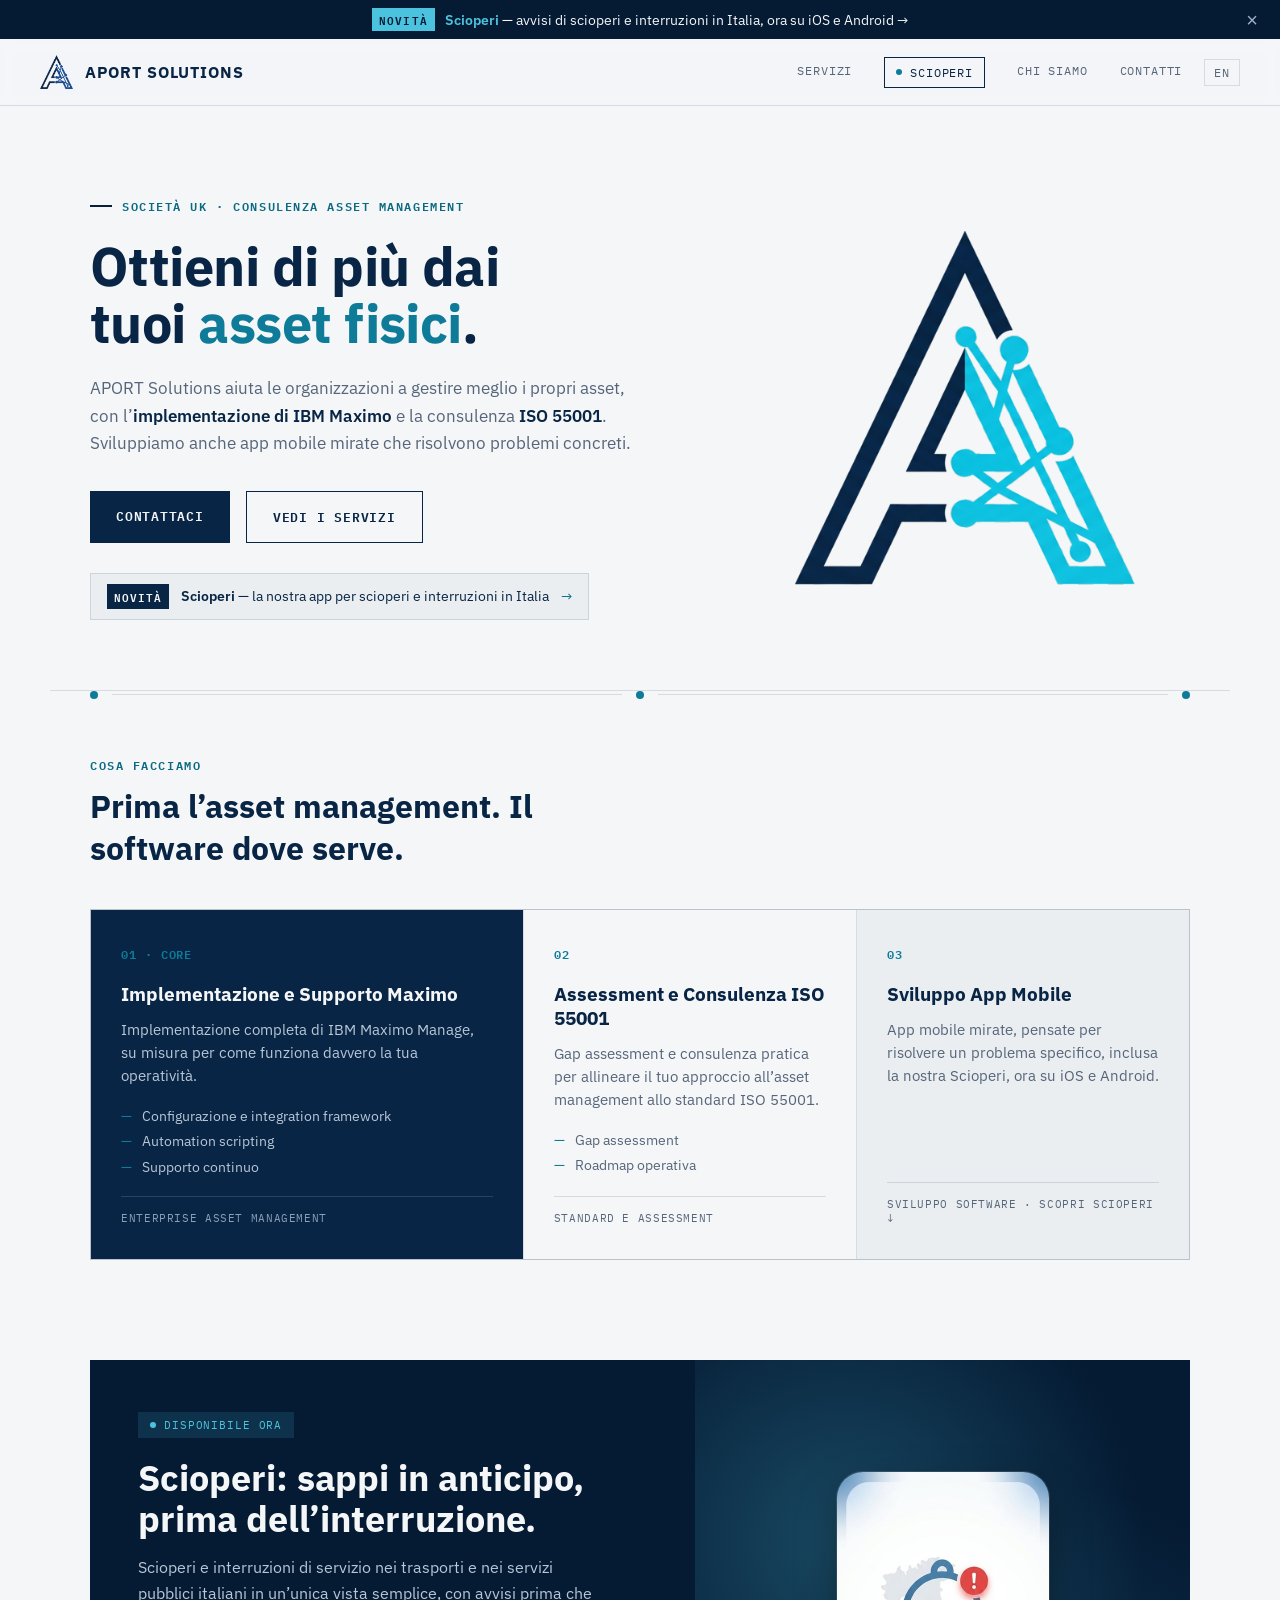
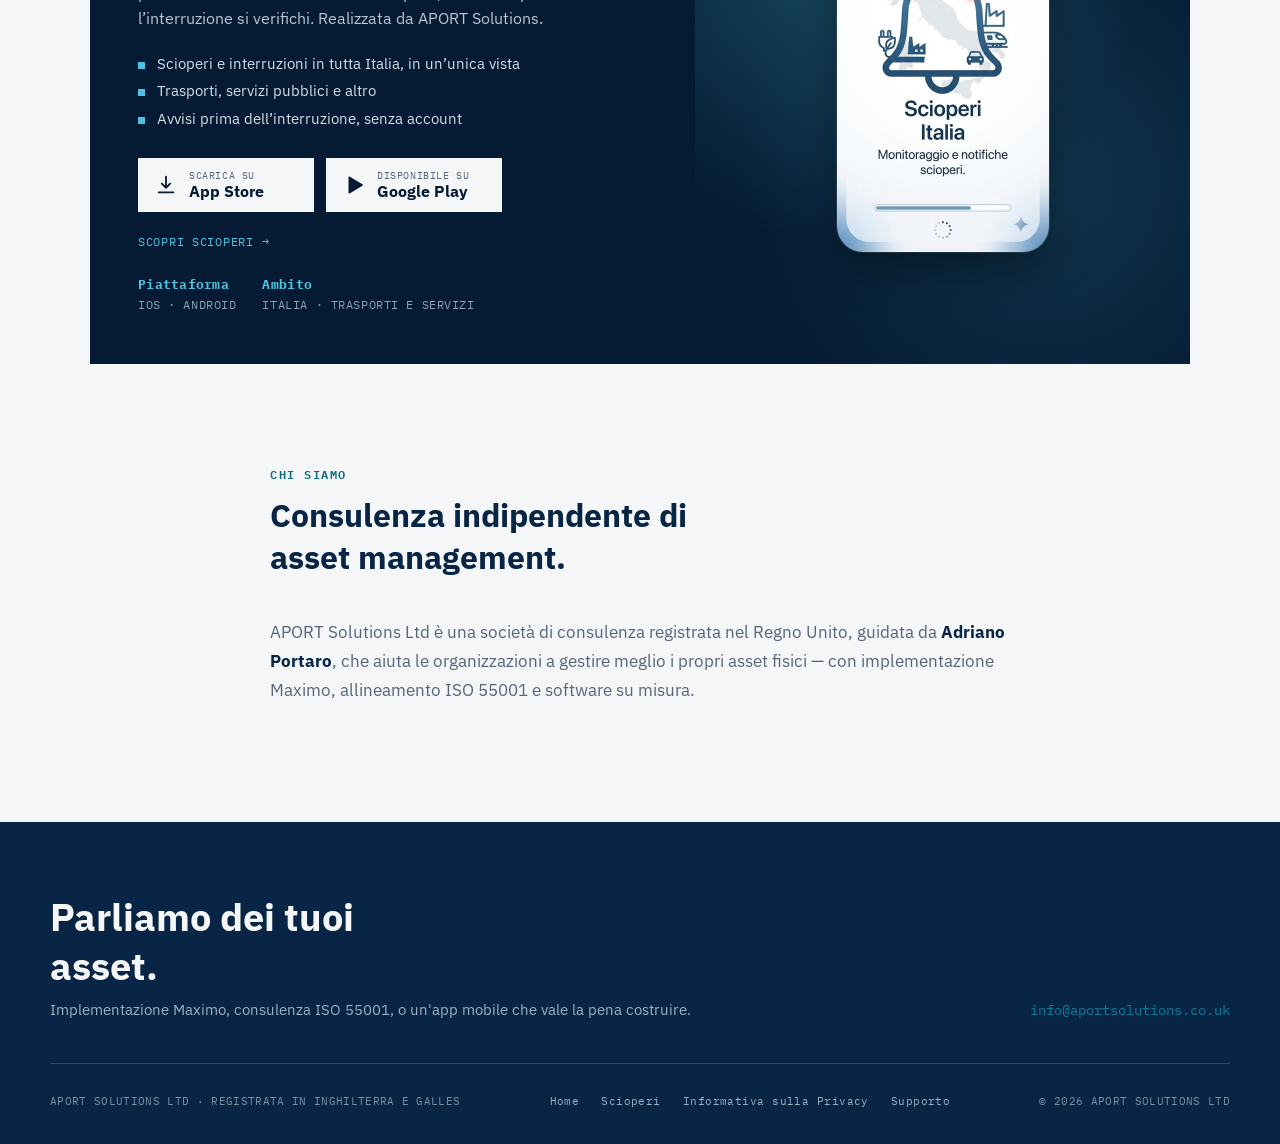
==== index-it.html @ 222d6aad "Rinnovo sito: CSS condiviso, home IT/EN, Scioperi in evidenza, menu mobile e meta SEO Co-Authored-By" ====
<!DOCTYPE html>
<html lang="it">
<head>
<meta charset="UTF-8">
<meta name="viewport" content="width=device-width, initial-scale=1.0">
<title>APORT Solutions Ltd — Consulenza Asset Management</title>
<meta name="description" content="Consulenza di asset management nel Regno Unito: implementazione IBM Maximo, valutazione ISO 55001 e app mobile, tra cui Scioperi, ora su iOS e Android.">
<meta name="theme-color" content="#082545">
<link rel="canonical" href="https://aportsolutions.co.uk/index-it.html">
<link rel="alternate" hreflang="it" href="https://aportsolutions.co.uk/index-it.html">
<link rel="alternate" hreflang="en" href="https://aportsolutions.co.uk/index.html">
<link rel="alternate" hreflang="x-default" href="https://aportsolutions.co.uk/index.html">
<meta property="og:type" content="website">
<meta property="og:site_name" content="APORT Solutions">
<meta property="og:title" content="APORT Solutions Ltd — Consulenza Asset Management">
<meta property="og:description" content="Consulenza di asset management nel Regno Unito: implementazione IBM Maximo, valutazione ISO 55001 e app mobile, tra cui Scioperi, ora su iOS e Android.">
<meta property="og:url" content="https://aportsolutions.co.uk/index-it.html">
<meta property="og:image" content="https://aportsolutions.co.uk/assets/logo-hero.png">
<meta property="og:locale" content="it_IT">
<link rel="icon" type="image/png" href="assets/favicon.png">
<link rel="apple-touch-icon" href="assets/apple-touch-icon.png">
<link rel="preconnect" href="https://fonts.googleapis.com">
<link rel="preconnect" href="https://fonts.gstatic.com" crossorigin>
<link href="https://fonts.googleapis.com/css2?family=IBM+Plex+Sans:wght@400;500;600;700&family=IBM+Plex+Mono:wght@400;500;600&display=swap" rel="stylesheet">
<link rel="stylesheet" href="styles.css">
<script src="site.js" defer></script>
</head>
<body>
<a class="skip" href="#main">Vai al contenuto</a>
<div class="announce">
  <span class="new">NOVIT&Agrave;</span><a href="#scioperi"><b>Scioperi</b> &mdash; avvisi di scioperi e interruzioni in Italia, ora su iOS e Android <span class="cta">&rarr;</span></a>
  <button type="button" aria-label="Chiudi">&times;</button>
</div>
<header class="topbar">
  <a class="brand" href="index-it.html">
    <img src="assets/logo-mark.png" width="115" height="120" alt="">
    <span class="brand-name">APORT SOLUTIONS</span>
  </a>
  <div class="header-right">
    <nav class="links" id="site-nav" aria-label="Principale">
    <a href="index-it.html#services">Servizi</a>
    <a href="scioperi.html" class="nav-app">Scioperi</a>
    <a href="index-it.html#about">Chi siamo</a>
    <a href="#contact">Contatti</a>
    </nav>
    <a class="lang" href="index.html" hreflang="en" lang="en" title="English">EN</a>
    <button class="menu-btn" type="button" aria-expanded="false" aria-controls="site-nav" aria-label="Menu"><span></span></button>
  </div>
</header>

<main id="main">
<section class="hero hero-left">
  <div>
    <div class="eyebrow">Societ&agrave; UK &middot; Consulenza Asset Management</div>
    <h1 class="hero-title">Ottieni di pi&ugrave; dai tuoi <span class="accent">asset fisici</span>.</h1>
    <p class="hero-sub">APORT Solutions aiuta le organizzazioni a gestire meglio i propri asset, con l&rsquo;<b>implementazione di IBM Maximo</b> e la consulenza <b>ISO 55001</b>. Sviluppiamo anche app mobile mirate che risolvono problemi concreti.</p>
    <div class="cta-row">
      <a class="btn btn-primary" href="#contact">Contattaci</a>
      <a class="btn btn-ghost" href="#services">Vedi i servizi</a>
    </div>
    <a class="hero-chip" href="#scioperi"><span class="new">NOVIT&Agrave;</span><span><b>Scioperi</b> &mdash; la nostra app per scioperi e interruzioni in Italia</span><span class="arrow">&rarr;</span></a>
  </div>
  <div class="hero-mark">
    <img src="assets/logo-hero.png" width="422" height="440" alt="APORT Solutions">
  </div>
</section>

<div class="connector">
  <span class="node"></span><span class="wire"></span><span class="node"></span><span class="wire"></span><span class="node"></span>
</div>

<section class="services" id="services">
  <div class="section-label">Cosa facciamo</div>
  <h2 class="section-title">Prima l&rsquo;asset management. Il software dove serve.</h2>
  <div class="svc-grid">
    <div class="svc-card primary">
      <div class="svc-code">01 &middot; CORE</div>
      <h3>Implementazione e Supporto Maximo</h3>
      <p>Implementazione completa di IBM Maximo Manage, su misura per come funziona davvero la tua operativit&agrave;.</p>
      <ul class="svc-list"><li>Configurazione e integration framework</li><li>Automation scripting</li><li>Supporto continuo</li></ul>
      <div class="svc-tag">Enterprise Asset Management</div>
    </div>
    <div class="svc-card">
      <div class="svc-code">02</div>
      <h3>Assessment e Consulenza ISO 55001</h3>
      <p>Gap assessment e consulenza pratica per allineare il tuo approccio all&rsquo;asset management allo standard ISO 55001.</p>
      <ul class="svc-list"><li>Gap assessment</li><li>Roadmap operativa</li></ul>
      <div class="svc-tag">Standard e Assessment</div>
    </div>
    <a class="svc-card app" href="#scioperi">
      <div class="svc-code">03</div>
      <h3>Sviluppo App Mobile</h3>
      <p>App mobile mirate, pensate per risolvere un problema specifico, inclusa la nostra Scioperi, ora su iOS e Android.</p>
      <div class="svc-tag">Sviluppo Software &middot; Scopri Scioperi &darr;</div>
    </a>
  </div>
</section>

<section class="scioperi-feature" id="scioperi">
  <div class="scioperi-panel">
    <div class="scioperi-copy">
      <div class="badge"><span class="dot"></span>Disponibile ora</div>
      <h2>Scioperi: sappi in anticipo, prima dell&rsquo;interruzione.</h2>
      <p>Scioperi e interruzioni di servizio nei trasporti e nei servizi pubblici italiani in un&rsquo;unica vista semplice, con avvisi prima che l&rsquo;interruzione si verifichi. Realizzata da APORT Solutions.</p>
      <ul class="feature-points"><li>Scioperi e interruzioni in tutta Italia, in un&rsquo;unica vista</li><li>Trasporti, servizi pubblici e altro</li><li>Avvisi prima dell&rsquo;interruzione, senza account</li></ul>
      <div class="stores">
        <a class="store" href="https://apps.apple.com/it/app/scioperi-italia/id6796648627" target="_blank" rel="noopener">
          <svg viewBox="0 0 24 24" fill="none" stroke="currentColor" stroke-width="2" stroke-linecap="round" stroke-linejoin="round" aria-hidden="true"><path d="M12 3v12m0 0l-4.5-4.5M12 15l4.5-4.5M4 20h16"/></svg>
          <span><small>Scarica su</small><strong>App Store</strong></span>
        </a>
        <a class="store" href="https://play.google.com/store/apps/details?id=com.aportsolutions.scioperi" target="_blank" rel="noopener">
          <svg viewBox="0 0 24 24" fill="currentColor" aria-hidden="true"><path d="M6 3.5v17a.8.8 0 001.2.7l14-8.5a.8.8 0 000-1.4l-14-8.5A.8.8 0 006 3.5z"/></svg>
          <span><small>Disponibile su</small><strong>Google Play</strong></span>
        </a>
      </div>
      <a class="link-quiet" href="scioperi.html">Scopri Scioperi &rarr;</a>
      <div class="scioperi-meta"><div><b>Piattaforma</b>iOS &middot; Android</div><div><b>Ambito</b>Italia &middot; Trasporti e Servizi</div></div>
    </div>
    <div class="scioperi-visual">
      <img src="splash-scioperi.jpg" width="424" height="760" alt="Schermata iniziale dell'app Scioperi Italia: campanella di notifica sopra una mappa dell'Italia" loading="lazy">
    </div>
  </div>
</section>

<section class="about" id="about">
  <div class="section-label">Chi siamo</div>
  <h2 class="section-title">Consulenza indipendente di asset management.</h2>
  <p>APORT Solutions Ltd &egrave; una societ&agrave; di consulenza registrata nel Regno Unito, guidata da <b>Adriano Portaro</b>, che aiuta le organizzazioni a gestire meglio i propri asset fisici &mdash; con implementazione Maximo, allineamento ISO 55001 e software su misura.</p>
</section>
</main>

<footer id="contact">
  <div class="footer-inner">
    <div class="footer-cta">
      <div>
        <h2>Parliamo dei tuoi asset.</h2>
        <p>Implementazione Maximo, consulenza ISO 55001, o un'app mobile che vale la pena costruire.</p>
      </div>
      <div class="footer-contact">
        <div><a href="mailto:info@aportsolutions.co.uk">info@aportsolutions.co.uk</a></div>
      </div>
    </div>
    <div class="footer-meta">
      <div>APORT SOLUTIONS LTD &middot; REGISTRATA IN INGHILTERRA E GALLES</div>
      <div class="footer-links">
        <a href="index-it.html">Home</a>
        <a href="scioperi.html">Scioperi</a>
        <a href="privacy-policy.html">Informativa sulla Privacy</a>
        <a href="support.html">Supporto</a>
      </div>
      <div>&copy; 2026 APORT SOLUTIONS LTD</div>
    </div>
  </div>
</footer>
</body>
</html>
---- styles.css ----
:root{
    --navy:#082545;
    --navy-deep:#051A33;
    --cyan:#0E7C99;
    --paper:#F4F6F8;
    --panel:#EAEEF1;
    --steel:#57657A;
    --line: rgba(8,37,69,0.13);
    --cyan-dark:#0B6B86;
    --cyan-light:#4CC3DE;
  }
  *{box-sizing:border-box;}
  html{scroll-behavior:smooth;}
  body{
    margin:0;
    background:var(--paper);
    color:var(--navy);
    font-family:'IBM Plex Sans', sans-serif;
    -webkit-font-smoothing:antialiased;
  }
  .mono{font-family:'IBM Plex Mono', monospace;}
  a{color:inherit;}

  header.topbar{
    position:sticky; top:0; z-index:50;
    display:flex; align-items:center; justify-content:space-between;
    padding:16px 40px;
    background:rgba(244,246,248,0.9);
    backdrop-filter:blur(6px);
    border-bottom:1px solid var(--line);
  }
  .brand{display:flex; align-items:center; gap:12px; text-decoration:none;}
  .brand img{height:34px; width:auto; display:block;}
  .brand-name{font-weight:700; font-size:16px; letter-spacing:0.06em; color:var(--navy);}
  nav.links{display:flex; gap:32px; font-family:'IBM Plex Mono', monospace; font-size:12px; letter-spacing:0.07em; text-transform:uppercase;}
  nav.links a{text-decoration:none; color:var(--steel); border-bottom:1px solid transparent; padding-bottom:3px; transition:border-color .2s, color .2s;}
  nav.links a:hover, nav.links a:focus-visible{color:var(--navy); border-color:var(--cyan);}

  .hero{
    max-width:1180px; margin:0 auto;
    padding:90px 40px 70px;
    display:grid; grid-template-columns:1.15fr 0.85fr; gap:40px; align-items:center;
    border-bottom:1px solid var(--line);
  }
  .hero.narrow{grid-template-columns:1fr; max-width:820px; padding:80px 40px 56px;}
  .eyebrow{
    font-family:'IBM Plex Mono', monospace; font-size:12px; letter-spacing:0.13em;
    text-transform:uppercase; color:var(--cyan); font-weight:600;
    display:flex; align-items:center; gap:10px; margin-bottom:22px;
    filter:brightness(0.85);
  }
  .eyebrow::before{content:''; width:22px; height:2px; background:var(--navy); display:inline-block;}
  h1.hero-title{
    font-size:clamp(34px, 4.4vw, 54px);
    line-height:1.05; letter-spacing:-0.01em;
    font-weight:700; margin:0 0 24px;
  }
  h1.hero-title .accent{color:var(--cyan);}
  p.hero-sub{
    font-size:17px; line-height:1.6; color:var(--steel);
    max-width:56ch; margin:0 0 34px;
  }
  p.hero-sub b{color:var(--navy); font-weight:600;}
  .cta-row{display:flex; gap:16px; flex-wrap:wrap;}
  .btn{
    font-family:'IBM Plex Mono', monospace; font-size:13px; letter-spacing:0.06em;
    text-transform:uppercase; text-decoration:none; padding:14px 26px;
    display:inline-block; font-weight:600; transition:background .2s, color .2s;
  }
  .btn-primary{background:var(--navy); color:var(--paper);}
  .btn-primary:hover{background:var(--cyan); color:var(--navy-deep);}
  .btn-ghost{border:1px solid var(--navy); color:var(--navy);}
  .btn-ghost:hover{background:var(--navy); color:var(--paper);}
  .hero-mark{display:flex; justify-content:center;}
  .hero-mark img{width:100%; max-width:340px; height:auto;}
  @media (max-width:820px){
    .hero{grid-template-columns:1fr; padding:64px 24px 50px;}
    .hero-mark{order:-1; max-width:180px; margin:0 auto 10px;}
    .hero-mark img{max-width:180px;}
  }

  .connector{
    max-width:1180px; margin:0 auto; padding:0 40px;
    display:flex; align-items:center; gap:14px;
    color:var(--steel); font-family:'IBM Plex Mono',monospace; font-size:11.5px;
    letter-spacing:0.1em; text-transform:uppercase;
  }
  .connector .node{width:8px; height:8px; border-radius:50%; background:var(--cyan); flex:none;}
  .connector .wire{flex:1; height:1px; background:var(--line);}

  section.services{padding:56px 40px 100px; max-width:1180px; margin:0 auto;}
  .section-label{font-family:'IBM Plex Mono',monospace; font-size:12px; text-transform:uppercase; letter-spacing:0.13em; color:var(--cyan); font-weight:600; margin:0 0 10px; filter:brightness(0.85);}
  h2.section-title{font-size:clamp(24px,3vw,32px); margin:0 0 40px; font-weight:700; max-width:26ch;}

  .svc-grid{display:grid; grid-template-columns: 1.3fr 1fr 1fr; gap:1px; background:var(--line); border:1px solid var(--line);}
  .svc-card{background:var(--paper); padding:34px 30px; display:flex; flex-direction:column;}
  .svc-card.primary{background:var(--navy); color:var(--paper);}
  .svc-card .svc-code{font-family:'IBM Plex Mono',monospace; font-size:11.5px; letter-spacing:0.08em; margin-bottom:18px; color:var(--cyan); font-weight:600;}
  .svc-card h3{font-size:19px; margin:0 0 12px; font-weight:700;}
  .svc-card p{font-size:14.5px; line-height:1.6; color:var(--steel); margin:0 0 16px; flex:1;}
  .svc-card.primary p{color:#B9C6D6;}
  .svc-tag{font-family:'IBM Plex Mono',monospace; font-size:10.5px; letter-spacing:0.06em; text-transform:uppercase; color:var(--steel); border-top:1px solid var(--line); padding-top:14px; margin-top:auto;}
  .svc-card.primary .svc-tag{color:#8AA0B8; border-top-color:rgba(244,246,248,0.14);}
  .svc-card.link{cursor:pointer;}
  a.svc-card{text-decoration:none; color:inherit; display:flex;}
  @media (max-width:900px){ .svc-grid{grid-template-columns:1fr;} }

  section.about{padding:0 40px 100px; max-width:820px; margin:0 auto;}
  section.about p{font-size:16.5px; line-height:1.75; color:var(--steel); margin:0 0 18px;}
  section.about p b{color:var(--navy);}

  footer{background:var(--navy); color:var(--paper); padding:70px 40px 36px;}
  .footer-inner{max-width:1180px; margin:0 auto;}
  .footer-cta{display:flex; justify-content:space-between; align-items:flex-end; flex-wrap:wrap; gap:30px; border-bottom:1px solid rgba(244,246,248,0.16); padding-bottom:44px; margin-bottom:30px;}
  .footer-cta h2{font-size:clamp(26px,3.6vw,38px); margin:0 0 10px; max-width:16ch; font-weight:700;}
  .footer-cta p{color:#9DB0C4; font-size:14.5px; margin:0;}
  .footer-contact{font-family:'IBM Plex Mono',monospace; font-size:14px;}
  .footer-contact a{text-decoration:none; color:var(--cyan);}
  .footer-meta{display:flex; justify-content:space-between; flex-wrap:wrap; gap:12px; font-family:'IBM Plex Mono',monospace; font-size:11px; color:#7C8FA3; letter-spacing:0.03em;}
  .footer-links{display:flex; gap:22px; flex-wrap:wrap; font-family:'IBM Plex Mono',monospace; font-size:11px; letter-spacing:0.04em;}
  .footer-links a{text-decoration:none; color:#9DB0C4;}
  .footer-links a:hover{color:var(--cyan);}

  ::selection{background:var(--cyan); color:var(--navy-deep);}
  a:focus-visible, button:focus-visible{outline:2px solid var(--cyan); outline-offset:3px;}

  /* generic content page (privacy / support) */
  section.doc{padding:0 40px 100px; max-width:760px; margin:0 auto;}
  section.doc h2{font-size:22px; margin:36px 0 14px; font-weight:700;}
  section.doc h2:first-child{margin-top:0;}
  section.doc p, section.doc li{font-size:15px; line-height:1.75; color:var(--steel); margin:0 0 14px;}
  section.doc ul{margin:0 0 18px; padding-left:20px;}
  section.doc .updated{font-family:'IBM Plex Mono',monospace; font-size:12px; color:var(--steel); margin-bottom:30px; display:block;}
  .note-box{background:var(--panel); border-left:3px solid var(--cyan); padding:16px 20px; font-size:13.5px; color:var(--steel); line-height:1.6; margin:0 0 34px;}
  .note-box b{color:var(--navy);}
  .faq-item{border-top:1px solid var(--line); padding:22px 0;}
  .faq-item:last-child{border-bottom:1px solid var(--line);}
  .faq-item h3{font-size:16px; margin:0 0 8px; font-weight:600;}
  .faq-item p{margin:0;}

  @media (max-width:640px){
    header.topbar{padding:14px 20px;}
    section.services{padding:40px 20px 70px;}
    section.about, section.doc{padding:0 20px 70px;}
    footer{padding:50px 20px 26px;}
    .connector{padding:0 20px;}
  }


  /* ---- shared additions ---- */
  img{max-width:100%;}
  .skip{position:absolute; left:-9999px; top:8px; background:var(--navy); color:var(--paper); padding:10px 16px; z-index:100;}
  .skip:focus{left:8px;}

  /* announcement bar */
  .announce{background:var(--navy-deep); color:var(--paper); font-size:13.5px; text-align:center; padding:10px 48px; position:relative;}
  .announce a{color:var(--paper); text-decoration:none;}
  .announce a b{color:var(--cyan-light); font-weight:600;}
  .announce a:hover span.cta, .announce a:focus-visible span.cta{text-decoration:underline;}
  .announce .new{font-family:'IBM Plex Mono',monospace; font-size:10.5px; letter-spacing:0.1em; background:var(--cyan-light); color:var(--navy-deep); padding:2px 7px; margin-right:10px; font-weight:600;}
  .announce button{position:absolute; right:12px; top:50%; transform:translateY(-50%); background:none; border:0; color:#9DB0C4; font-size:20px; line-height:1; cursor:pointer; padding:6px 10px;}
  .announce button:hover{color:var(--paper);}
  .announce[hidden]{display:none;}

  /* header: nav, language switch, mobile menu */
  .header-right{display:flex; align-items:center; gap:22px;}
  nav.links a.current{color:var(--navy); border-color:var(--cyan);}
  nav.links a.nav-app{color:var(--navy); display:inline-flex; align-items:center; gap:8px; border:1px solid var(--navy); padding:5px 11px; margin:-6px 0;}
  nav.links a.nav-app::before{content:''; width:6px; height:6px; border-radius:50%; background:var(--cyan); animation:pulse 2s infinite;}
  nav.links a.nav-app:hover, nav.links a.nav-app:focus-visible, nav.links a.nav-app.current{background:var(--navy); color:var(--paper); border-color:var(--navy);}
  .lang{font-family:'IBM Plex Mono',monospace; font-size:12px; letter-spacing:0.07em; text-decoration:none; color:var(--steel); border:1px solid var(--line); padding:5px 9px;}
  .lang:hover, .lang:focus-visible{color:var(--navy); border-color:var(--navy);}
  .menu-btn{display:none; background:none; border:1px solid var(--line); width:40px; height:40px; padding:0; cursor:pointer; color:var(--navy);}
  .menu-btn span, .menu-btn span::before, .menu-btn span::after{display:block; width:18px; height:2px; background:currentColor; position:relative; margin:0 auto; transition:transform .2s, background .2s;}
  .menu-btn span::before, .menu-btn span::after{content:''; position:absolute; left:0;}
  .menu-btn span::before{top:-6px;} .menu-btn span::after{top:6px;}
  .menu-btn[aria-expanded="true"] span{background:transparent;}
  .menu-btn[aria-expanded="true"] span::before{top:0; transform:rotate(45deg);}
  .menu-btn[aria-expanded="true"] span::after{top:0; transform:rotate(-45deg);}
  @media (max-width:820px){
    .menu-btn{display:block;}
    .header-right{gap:12px;}
    nav.links{display:none; position:absolute; left:0; right:0; top:100%; flex-direction:column; gap:0; background:var(--paper); border-bottom:1px solid var(--line); padding:8px 20px 18px;}
    nav.links.open{display:flex;}
    nav.links a{padding:14px 0; border-bottom:1px solid var(--line);}
    nav.links a.nav-app{margin:10px 0 0; padding:12px 14px; justify-content:center;}
  }

  /* hero (home) */
  .hero-chip{display:inline-flex; align-items:center; gap:12px; margin-top:30px; text-decoration:none; border:1px solid var(--line); background:var(--panel); padding:10px 16px; font-size:14px; color:var(--navy); transition:border-color .2s;}
  .hero-chip:hover, .hero-chip:focus-visible{border-color:var(--cyan);}
  .hero-chip .new{font-family:'IBM Plex Mono',monospace; font-size:10.5px; letter-spacing:0.1em; background:var(--navy); color:var(--paper); padding:3px 7px; font-weight:600;}
  .hero-chip b{font-weight:600;}
  .hero-chip .arrow{color:var(--cyan-dark);}
  .hero.hero-left h1.hero-title{max-width:16ch;}

  /* service cards */
  .svc-card h3 a{text-decoration:none;}
  .svc-card.app{background:var(--panel);}
  a.svc-card:hover h3, a.svc-card:focus-visible h3{color:var(--cyan-dark);}
  .svc-list{margin:0 0 16px; padding:0; list-style:none; font-size:13.5px; color:#B9C6D6; line-height:1.9; flex:1;}
  .svc-card:not(.primary) .svc-list{color:var(--steel);}
  .svc-list li::before{content:'\2014'; color:var(--cyan); margin-right:10px;}

  /* Scioperi featured panel */
  section.scioperi-feature{padding:0 40px 100px; max-width:1180px; margin:0 auto;}
  section.scioperi-feature.after-hero{padding-top:56px;}
  .scioperi-panel{background:var(--navy-deep); color:var(--paper); display:grid; grid-template-columns:1.1fr 0.9fr; overflow:hidden;}
  .scioperi-copy{padding:52px 48px;}
  .badge{display:inline-flex; align-items:center; gap:8px; font-family:'IBM Plex Mono',monospace; font-size:11px; letter-spacing:0.08em; text-transform:uppercase; background:rgba(76,195,222,0.14); color:var(--cyan-light); padding:6px 12px; margin-bottom:20px;}
  .badge .dot{width:6px; height:6px; border-radius:50%; background:var(--cyan-light); animation:pulse 2s infinite;}
  @media (prefers-reduced-motion: reduce){ .badge .dot, nav.links a.nav-app::before{animation:none;} }
  @keyframes pulse{0%,100%{opacity:1;}50%{opacity:0.35;}}
  .scioperi-copy h2, .scioperi-copy h3{font-size:clamp(26px,3.2vw,36px); line-height:1.12; margin:0 0 16px; font-weight:700;}
  .scioperi-copy p{font-size:15.5px; line-height:1.65; color:#B9C6D6; margin:0 0 18px; max-width:46ch;}
  .feature-points{list-style:none; padding:0; margin:0 0 26px; font-size:14.5px; color:#D5DEE9; line-height:1.9;}
  .feature-points li::before{content:''; display:inline-block; width:7px; height:7px; background:var(--cyan-light); margin-right:12px; vertical-align:middle;}
  .scioperi-meta{display:flex; gap:26px; flex-wrap:wrap; margin-top:26px; font-family:'IBM Plex Mono',monospace; font-size:11.5px; color:#8AA0B8; text-transform:uppercase; letter-spacing:0.05em;}
  .scioperi-meta b{color:var(--cyan-light); display:block; font-size:13px; margin-bottom:4px; letter-spacing:0.02em; text-transform:none;}
  .scioperi-visual{background:radial-gradient(circle at 30% 30%, rgba(76,195,222,0.28), transparent 55%), radial-gradient(circle at 70% 70%, rgba(76,195,222,0.16), transparent 55%); display:flex; align-items:center; justify-content:center; padding:40px; position:relative;}
  .scioperi-visual img{display:block; width:auto; height:auto; max-height:380px; max-width:100%; border-radius:26px; box-shadow:0 18px 40px rgba(0,0,0,0.38), 0 0 0 1px rgba(244,246,248,0.14);}
  @media (max-width:820px){
    .scioperi-panel{grid-template-columns:1fr;}
    .scioperi-visual{order:-1; padding:30px;}
    .scioperi-visual img{max-height:340px;}
    .scioperi-copy{padding:36px 26px;}
  }

  /* store buttons */
  .stores{display:flex; gap:12px; flex-wrap:wrap;}
  .store{display:inline-flex; align-items:center; gap:12px; text-decoration:none; background:var(--paper); color:var(--navy-deep); padding:10px 20px 10px 16px; border:1px solid var(--paper); min-width:176px; transition:background .2s, color .2s;}
  .store svg{width:22px; height:22px; flex:none;}
  .store small{display:block; font-family:'IBM Plex Mono',monospace; font-size:10px; letter-spacing:0.06em; text-transform:uppercase; color:var(--steel);}
  .store strong{display:block; font-size:16px; font-weight:700; line-height:1.15;}
  .store:hover, .store:focus-visible{background:var(--cyan-light); border-color:var(--cyan-light);}
  .store:hover small{color:var(--navy);}
  .stores.on-light .store{background:var(--navy); color:var(--paper); border-color:var(--navy);}
  .stores.on-light .store small{color:#9DB0C4;}
  .stores.on-light .store:hover, .stores.on-light .store:focus-visible{background:var(--cyan-dark); border-color:var(--cyan-dark);}
  .link-quiet{display:inline-block; margin-top:22px; font-family:'IBM Plex Mono',monospace; font-size:12px; letter-spacing:0.06em; text-transform:uppercase; color:var(--cyan-light); text-decoration:none; border-bottom:1px solid transparent;}
  .link-quiet:hover, .link-quiet:focus-visible{border-color:var(--cyan-light);}

  /* sub pages */
  .scioperi-feature.page-top{padding-top:56px;}
  .cols-2{grid-template-columns:1fr 1fr;}
  @media (max-width:900px){ .cols-2{grid-template-columns:1fr;} }
  a.svc-card{text-decoration:none; color:inherit;}
  .hero.doc-hero{padding-bottom:20px; border-bottom:none;}
  .doc-title{font-size:clamp(28px,4vw,40px);}
  section.doc a{color:var(--cyan-dark);}
  .footer-links a:focus-visible{outline-color:var(--cyan-light);}

  @media (max-width:640px){
    .announce{padding:10px 40px 10px 16px; font-size:12.5px; text-align:left;}
    section.scioperi-feature{padding:0 20px 70px;}
    section.scioperi-feature.after-hero, .scioperi-feature.page-top{padding-top:40px;}
    .hero-chip{flex-wrap:wrap;}
  }
  .link-quiet.dark{color:var(--cyan-dark);}
  .link-quiet.dark:hover, .link-quiet.dark:focus-visible{border-color:var(--cyan-dark);}
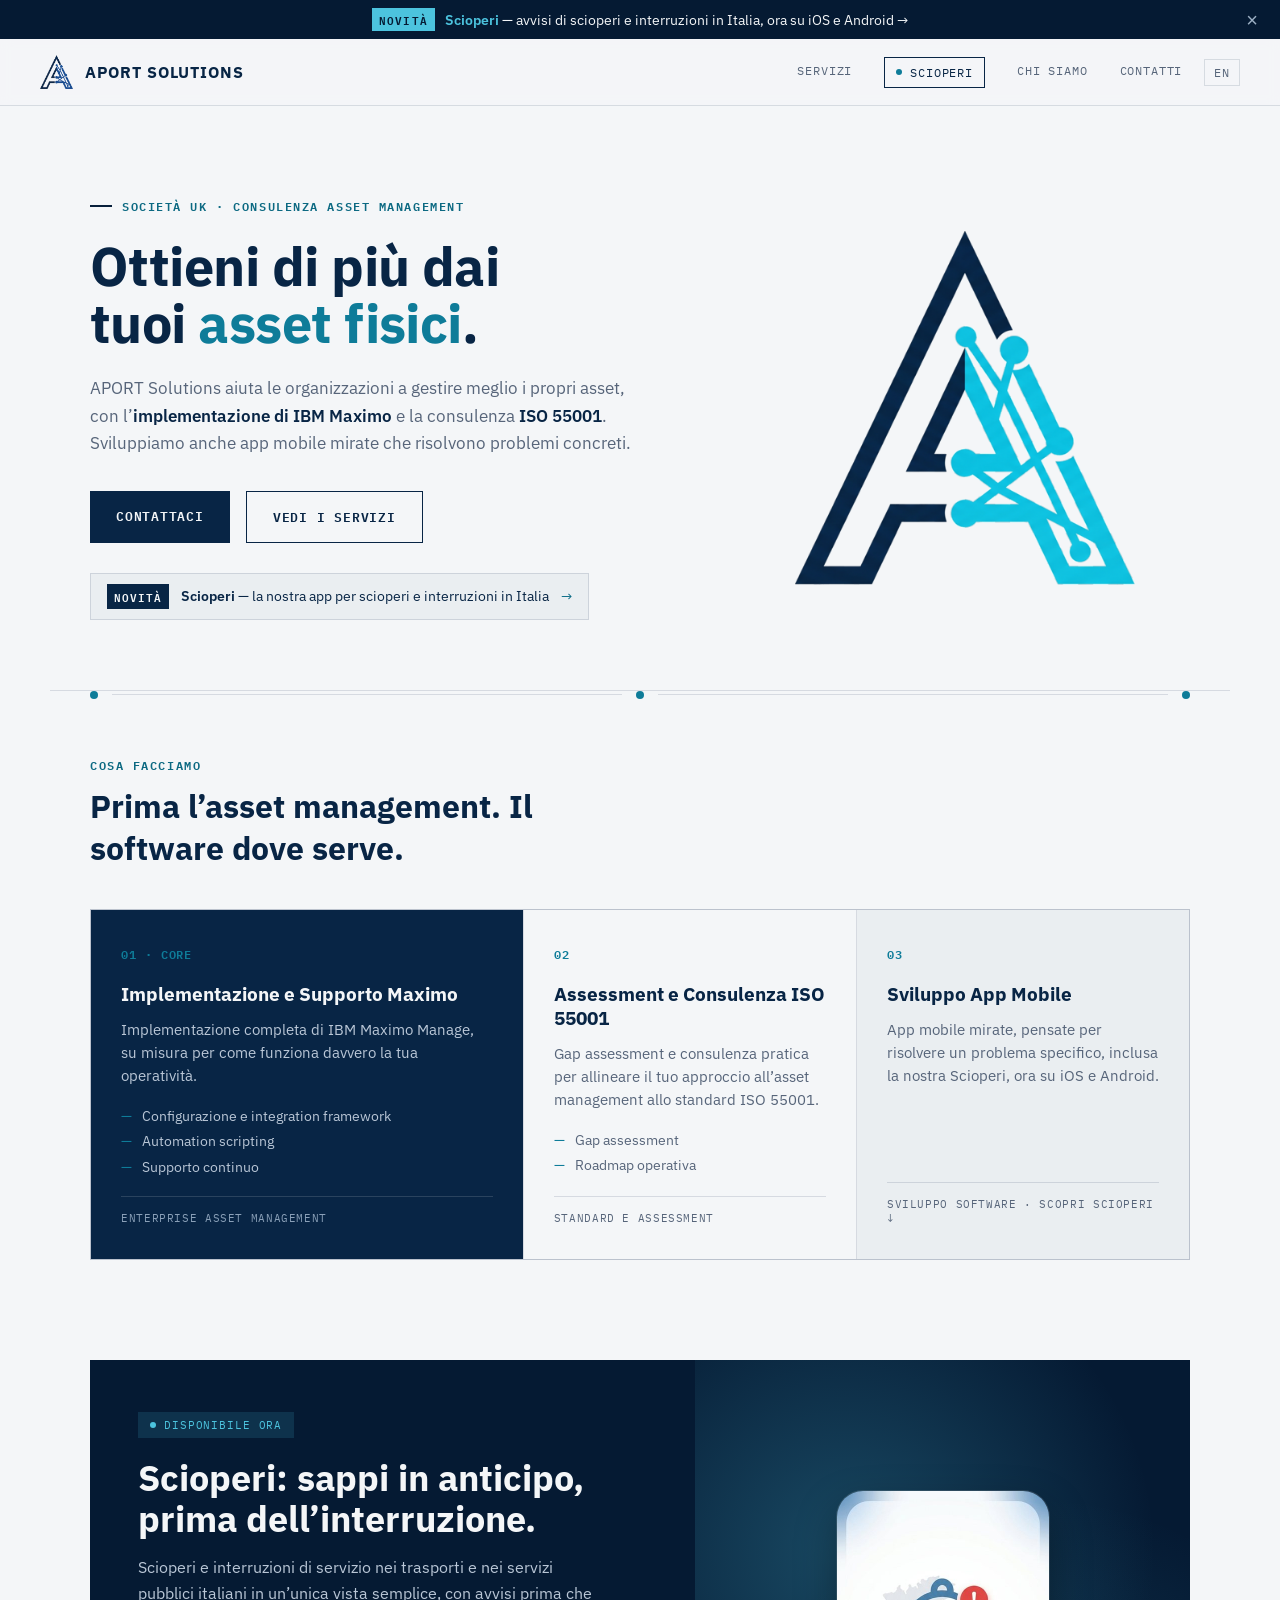
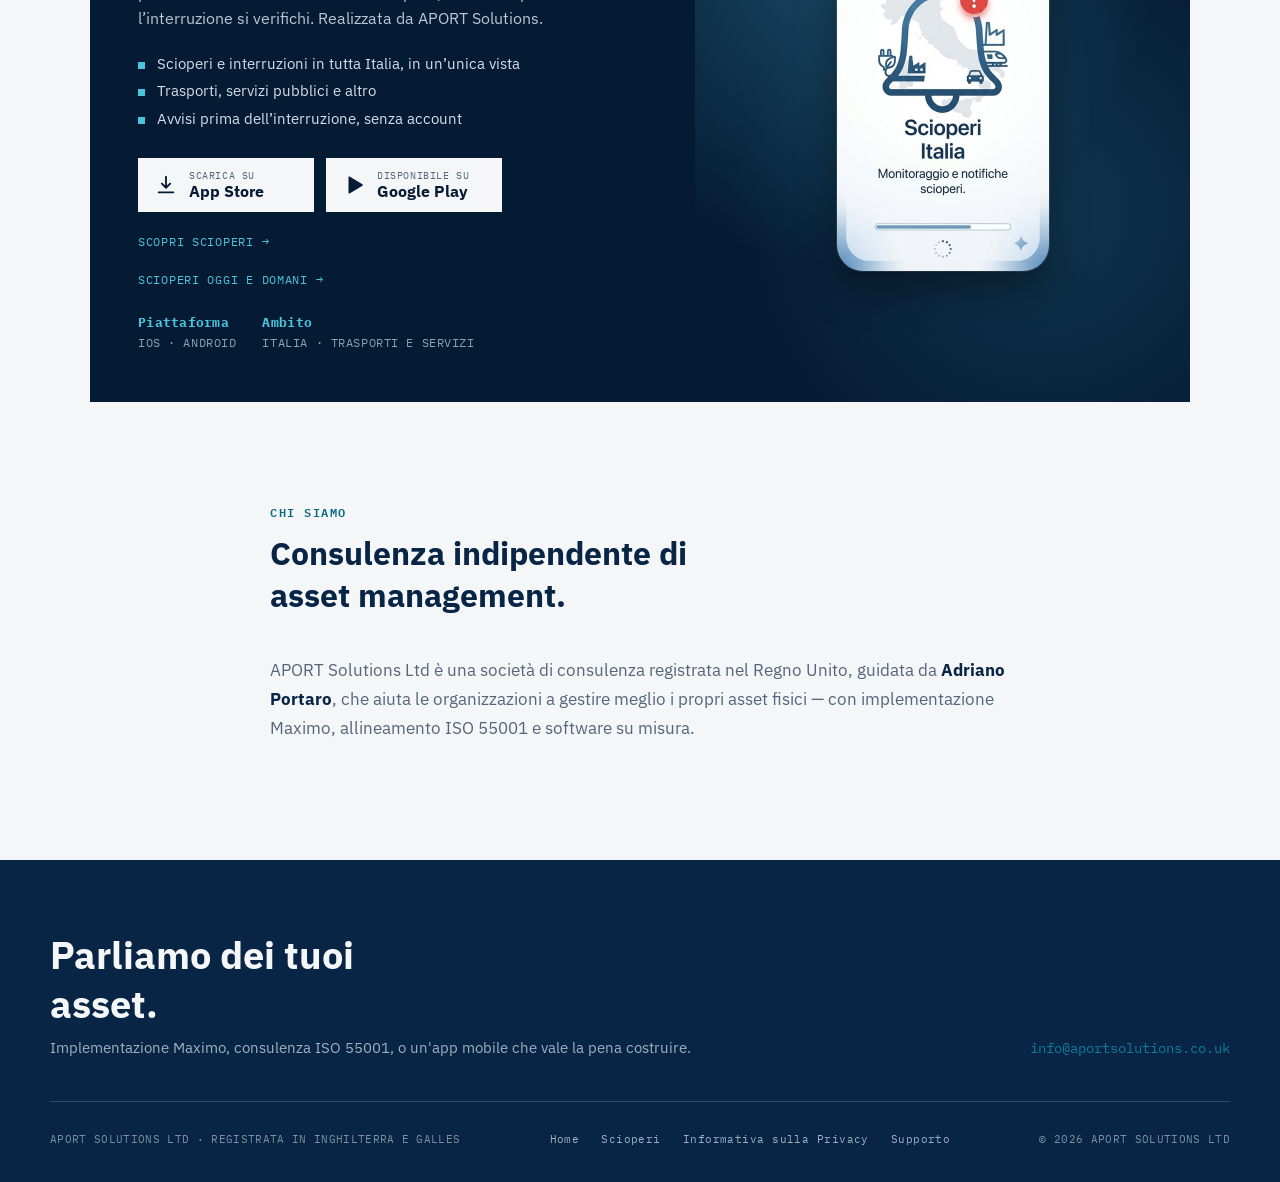
==== commit 458c6438: "Add 'Scioperi oggi e domani' pages (IT/EN) and links to them Static pages that fetch today's and tom" ====
--- a/index-it.html
+++ b/index-it.html
@@ -114,6 +114,7 @@
         </a>
       </div>
       <a class="link-quiet" href="scioperi.html">Scopri Scioperi &rarr;</a>
+      <br><a class="link-quiet" href="scioperi-oggi.html">Scioperi oggi e domani &rarr;</a>
       <div class="scioperi-meta"><div><b>Piattaforma</b>iOS &middot; Android</div><div><b>Ambito</b>Italia &middot; Trasporti e Servizi</div></div>
     </div>
     <div class="scioperi-visual">
